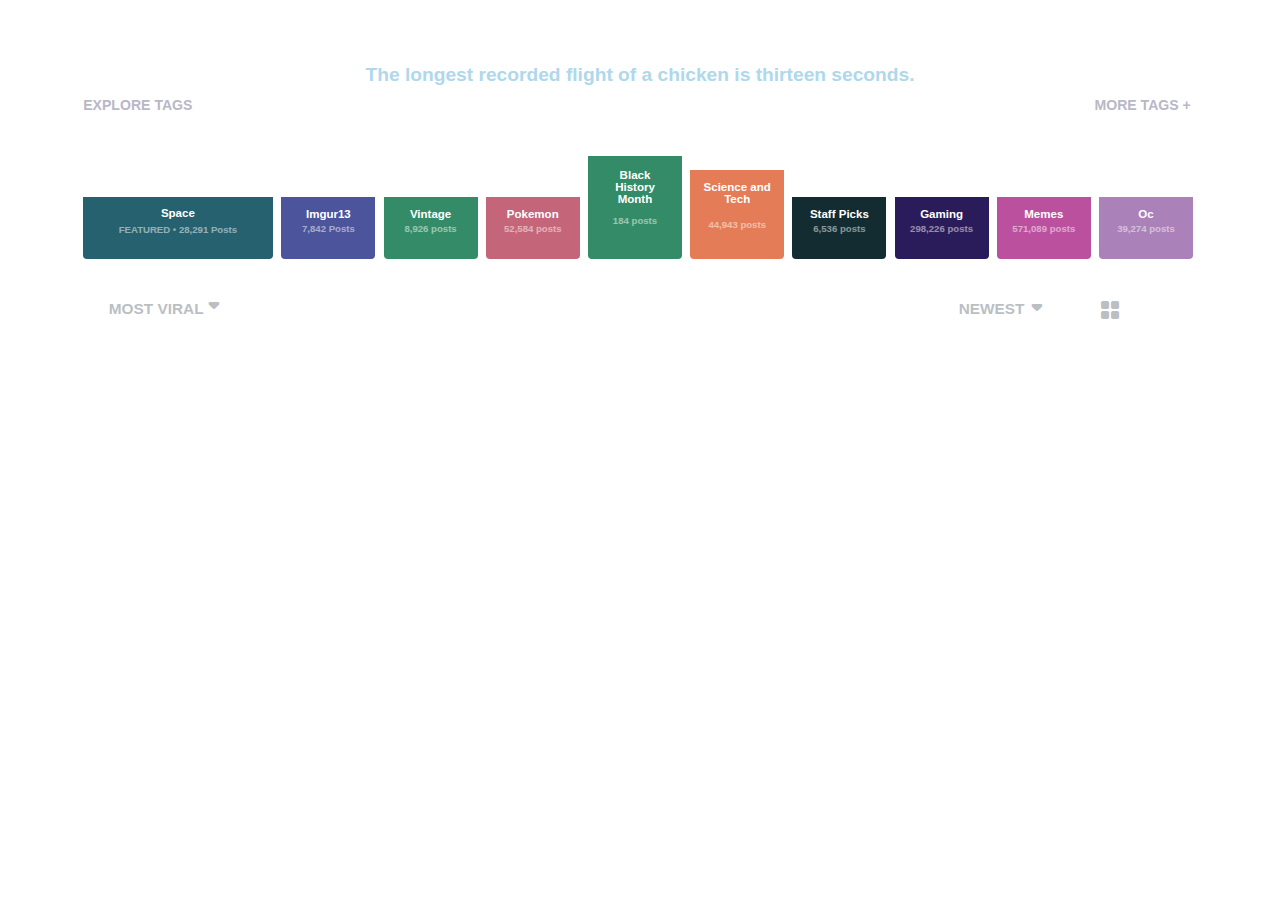
==== index.html @ 15943c50 "imported images" ====
<!DOCTYPE html>
<html lang="en">
  <head>
    <meta charset="UTF-8" />
    <meta http-equiv="X-UA-Compatible" content="IE=edge" />
    <meta name="viewport" content="width=device-width, initial-scale=1.0" />
    <title>Imgur: The magic of the Internet</title>
    <!-- Css Link -->
    <link rel="stylesheet" href="index.css" />
    <link rel="stylesheet" href="https://fonts.googleapis.com/icon?family=Material+Icons+Round">
    <link rel="icon" type="image/x-icon" href="./images/favicon.png" />
  </head>
  <body>
      <header></header>

      <main>
          
        <div id = "tags">
            <div id="funF">The longest recorded flight of a chicken is thirteen seconds.</div>

            <div id="exploreDiv">
                <div>EXPLORE TAGS</div>
                <div>MORE TAGS +</div>
            </div>

            <div id="allBoxesDiv">

                <div id="oneBigBox" >

                    <div class="imgDiv img1">
                        
                    </div>

                    <div class="bC1 textDiv ">
                        <div class="headText">Space</div>
                        <div class="fetDiv">FEATURED • 28,291 Posts</div>
                    </div>

                </div>

                <div id="smallBoxes">

                    <div>
                        <div class="imgDiv img2">
                        </div>
                    
                        <div class="bC2 textDiv ">
                            <div class="headText">Imgur13</div>
                            <div class="fetDiv">7,842 Posts</div>
                        </div>
                    </div>

                    <div>
                            <div class="imgDiv img3">
                            </div>
                    
                            <div class="bC3 textDiv ">
                                <div class="headText">Vintage</div>
                                <div class="fetDiv">8,926 posts</div>
                            </div>

                    </div>
                    <div>
                        <div class="imgDiv img4" >
                            
                        </div>
                    
                        <div class="bC4 textDiv ">
                            <div class="headText">Pokemon</div>
                            <div class="fetDiv">52,584 posts</div>
                        </div>
                    </div>

                    <div>
                        <div class="imgDiv5 img5">
                            
                        </div>
                    
                        <div class="bC3 textDiv5 ">
                            <div class="headText"> Black <br> History <br> Month <br> </div>
                            <div class="fetDiv">184 posts</div>
                        </div>
                    </div>

                    <div>
                        <div class="imgDiv6 img6">
                            
                        </div>
                    
                        <div class="bC6 textDiv6 ">
                            <div class="headText">Science and Tech</div>
                            <div class="fetDiv">44,943 posts</div>
                        </div>
                    </div>
                    <div>
                        <div class="imgDiv img7">
                            
                        </div>
                    
                        <div class="bC7 textDiv ">
                            <div class="headText">Staff Picks</div>
                            <div class="fetDiv">6,536 posts</div>
                        </div>
                    </div>
                    <div>
                        <div class="imgDiv img8">
                            
                        </div>
                    
                        <div class="bC8 textDiv ">
                            <div class="headText">Gaming</div>
                            <div class="fetDiv">298,226 posts</div>
                        </div>
                    </div>
                    <div>
                        <div class="imgDiv img9">
                            
                        </div>
                    
                        <div class="bC9 textDiv ">
                            <div class="headText">Memes</div>
                            <div class="fetDiv">571,089 posts</div>
                        </div>
                    </div>
                    <div>
                        <div class="imgDiv img10">
                            
                        </div>
                    
                        <div class="bC10 textDiv ">
                            <div class="headText">Oc</div>
                            <div class="fetDiv">39,274 posts</div>
                        </div>
                    </div>
                </div>
            </div>
        </div>

        <div id="allImagesBox">

            <div>
                <div class="imgBoxText">MOST VIRAL</div>
                <span class="material-icons-round" id="roundIcon">
                    arrow_drop_down
                </span>
            </div>
            
            <div>

                <div class="imgBoxText">
                    <div>NEWEST</div>
                    <span class="material-icons-round" id="roundIcon1">
                        arrow_drop_down
                    </span>
                </div>

                <div id="a">
                    <img src="https://s.imgur.com/desktop-assets/desktop-assets/icon-filter.551faed00bcf04e07c9e01a6874bd652.svg" alt="">
                </div>

                <div id="b">
                    <img src="https://s.imgur.com/desktop-assets/desktop-assets/icon-pause.68f07ce1a7e07bac06d1f2c527d7a9e5.svg" alt="">
                </div>

                <div id="a">
                    <span class="material-icons-round">
                        grid_view
                    </span>
                </div>

            </div>
            
        </div>

        <div id="imagesBox">

        </div>

      </main>
  </body>
</html>
<script src="index.js"></script>
---- index.css ----
*{
    font-family:  Helvetica;
    
}
body{
    margin: 0px;
    /* background-color: black; */
}

#tags{

    width: 87%;
    margin:5% auto auto auto;
    height: 210px;
}

#funF{
    width: 100%;
    font-size: 1.5vw ;
    color: rgb(175,216,235);
    text-align: center;
    font-weight: 600;
}

#exploreDiv{
    display: flex;
    font-size: 1.1vw;
    font-weight: 600;
    color: rgb(184,184,198);
    margin: 1% 0 0 0 ;
    gap: 81%;
}

#allBoxesDiv{

    width: 100%;
    margin: 1% auto auto auto;
    height: 65%;
    display: grid;
    grid-template-columns: 17% 82.7% ;
    grid-gap: .8%;
}
/* 
#allBoxesDiv > div{
    border-radius: 10px;
} */


#smallBoxes{
    display: grid;
    grid-template-columns: repeat(9,10.2%);
    grid-gap: .9%;
    border-radius: 3px;
}


.imgDiv{
    width: 100%;
    height: 55%;
}

.imgDiv5{
    width: 100%;
    height: 25%;
}


.imgDiv6{
    width: 100%;
    height: 35%;
}



.img{
    width: 100%;
    height: 100%;
    border-radius: 4px 4px 0 0;
}


.textDiv{
    width: 100%;
    height: 45%;
    margin-top: -2px;
    box-sizing: border-box;
    padding-top: 5%;
    border-radius: 0 0 4px 4px;
}

.textDiv5{
    width: 100%;
    height: 75%;
    box-sizing: border-box;
    padding-top: 7%;
    margin-top: -2px;
    border-radius: 0 0 4px 4px;
}

.textDiv5 >div:nth-child(1){
    margin-bottom: 11%;
}


.textDiv6{
    width: 100%;
    height: 65%;
    margin-top: -2px;
    box-sizing: border-box;
    padding-top: 5%;
    border-radius: 0 0 4px 4px;
}


.textDiv6 >div:nth-child(1){
    margin-bottom: 15%;
}

.headText{
    font-size: .9vw;
    font-weight: 600;
    color: white;
    text-align: center;
}

.fetDiv{
    font-size: .75vw;
    font-weight: 600;
    text-align: center;
    color: white;
    opacity: .5;
    margin-top: 3%;
}

#smallBoxes>div>div:nth-child(2)>div:nth-child(1){
    margin-top: 6.5%;
}

.img1{
    background-image: url("./images/img1.jpg");
    
    background-size: auto 115px;
    background-repeat: repeat-x;
    background-position: 100% 0;
    border-radius: 4px 4px 0 0;
    
}

.img2{
    background-image: url("./images/img2.jpg");
    background-size: auto 115px;
    background-repeat: repeat-x;
    background-position: 100% 0;
    border-radius: 4px 4px 0 0;
}

.img3{
     background-image: url("./images/img3.jpg");
    background-size: auto 115px;
    background-repeat: repeat-x;
    background-position: 100% 0;
    border-radius: 4px 4px 0 0;
}

.img4{
     background-image: url("./images/img4.jpg");
    background-size: auto 115px;
    background-repeat: repeat-x;
    background-position: 100% 0;
    border-radius: 4px 4px 0 0;
}
.img5{
     background-image: url("./images/img5.jpg");
    background-size: auto 115px;
    background-repeat: repeat-x;
    background-position: 100% 0;
    border-radius: 4px 4px 0 0;
}
.img6{
     background-image: url("./images/img6.jpg");
    background-size: auto 115px;
    background-repeat: repeat-x;
    background-position: 100% 0;
    border-radius: 4px 4px 0 0;
}
.img7{
     background-image: url("./images/img7.jpg");
    background-size: auto 115px;
    background-repeat: repeat-x;
    background-position: 100% 0;
    border-radius: 4px 4px 0 0;
}
.img8{
     background-image: url("./images/img8.png");
    background-size: auto 115px;
    background-repeat: repeat-x;
    background-position: 100% 0;
    border-radius: 4px 4px 0 0;
}
.img9{
     background-image: url("./images/img9.jpg");
    background-size: auto 115px;
    background-repeat: repeat-x;
    background-position: 100% 0;
    border-radius: 4px 4px 0 0;
}
.img10{
     background-image: url("./images/img10.jpg");
    background-size: auto 115px;
    background-repeat: repeat-x;
    background-position: 100% 0;
    border-radius: 4px 4px 0 0;
}

.bC1{
    background-color: rgb(38,97,111);
}

.bC2{
    background-color: rgb(76,84,155);
}

.bC3{
    background-color: rgb(51,140,103);
    
}

.bC4{
    background-color: rgb(197,101,121);
}

.bC6{
    background-color: rgb(228,125,87);
}

.bC7{
    background-color: rgb(18,44,49);
}

.bC8{
    background-color: rgb(42,27,90);
}
.bC9{
    background-color: rgb(187,81,158);
}
.bC10{
    background-color: rgb(170,129,184);
}


#oneBigBox:hover{
    transform: translateY(-3px);
    transition: all linear .2s;
    cursor: pointer;
    
}


#smallBoxes>div:hover{
    transform: translateY(-3px);
    transition: all linear .2s;
    cursor: pointer;
    
}

#allImagesBox{
    width: 83%;
    margin: 2% auto auto auto;
    display: flex;
    /* gap: 48%; */
    color: rgb(187,191,196);
    
}

.imgBoxText{
font-size: 1.2vw ;
    font-weight: 600;
}

#allImagesBox>div:nth-child(1){
    display: flex;
    width: 15%
}

#roundIcon{
    font-size: 2.8vw;
    margin: -7% 0 0 -5%;
}


#roundIcon1{
    font-size: 2.8vw;
    margin: -9% 0 0 -5%;
}



#allImagesBox>div:nth-child(2)>div:nth-child(1){
    display: flex;
/* width: 40%; */
}

#allImagesBox>div:nth-child(2){
    display: flex;
    gap: 10%;
    margin-left: 65%;
}

#a{
    margin-top: -1%;
}
#b{
    margin-top: 1%;
}

#imagesBox{
    margin: 1% auto auto auto;
    width: 83%;
    columns: 5;
    column-gap: 1.2%;
}

#imagesBox >div{
    width: 100%;
    margin-bottom: 2%;
    break-inside: avoid;
    box-shadow: 0 2.8px 2.2px rgba(0, 0, 0, 0.034),
    0 6.7px 5.3px rgba(0, 0, 0, 0.048), 0 12.5px 10px rgba(0, 0, 0, 0.06),
    0 22.3px 17.9px rgba(0, 0, 0, 0.072), 0 41.8px 33.4px rgba(0, 0, 0, 0.086),
    0 100px 80px rgba(0, 0, 0, 0.12);
}
/* 
#imagesBox >div:hover{
    opacity: .5;
    cursor: pointer;
} */

#imagesBox > div > img {
    width: 100%;
    border-radius: 5px 5px 0 0;
}


div{
    /* border: .2px solid black; */
}
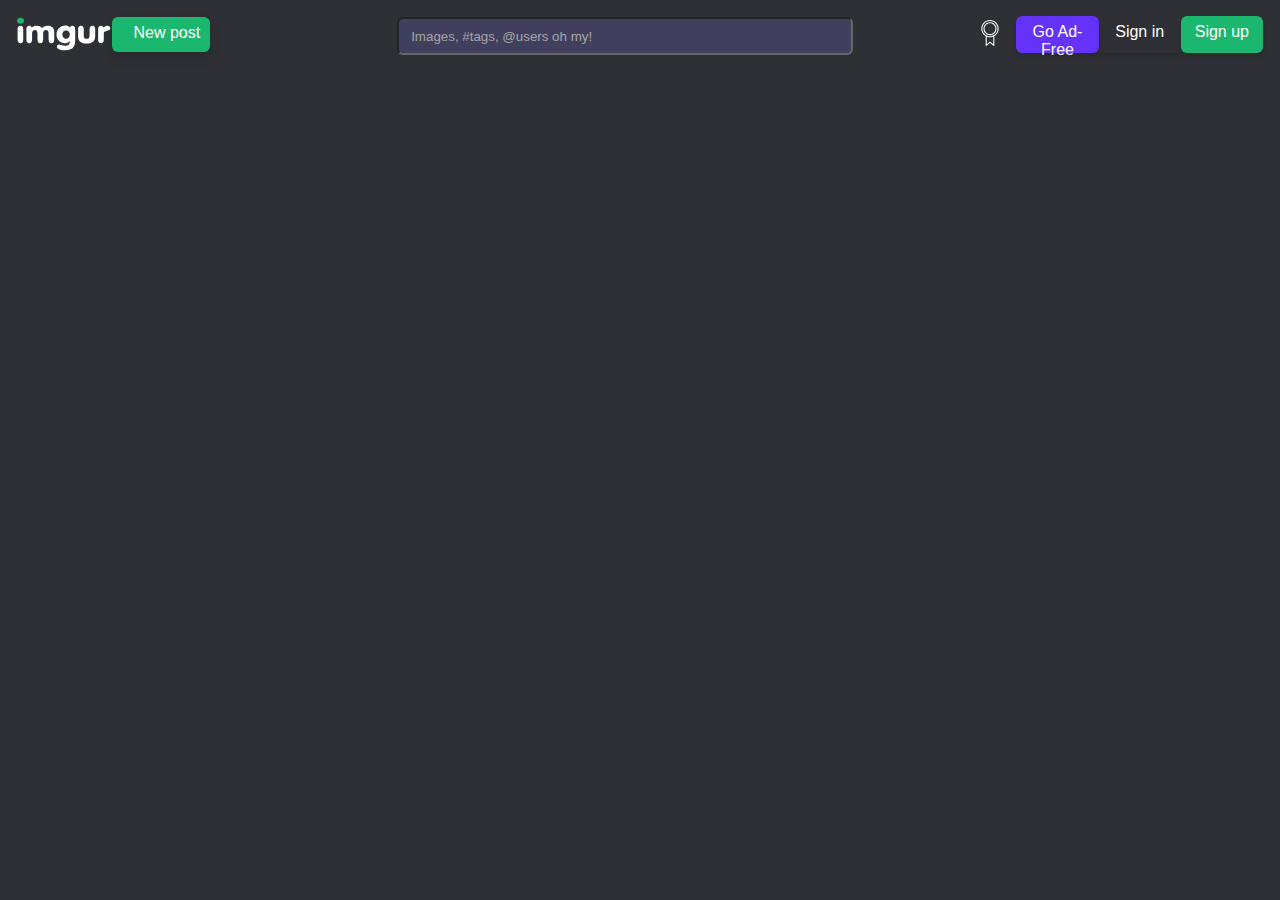
==== commit c9dd8022: "navbar added" ====
--- a/index.html
+++ b/index.html
@@ -4,180 +4,132 @@
     <meta charset="UTF-8" />
     <meta http-equiv="X-UA-Compatible" content="IE=edge" />
     <meta name="viewport" content="width=device-width, initial-scale=1.0" />
-    <title>Imgur: The magic of the Internet</title>
+    <title>Imgur</title>
     <!-- Css Link -->
     <link rel="stylesheet" href="index.css" />
-    <link rel="stylesheet" href="https://fonts.googleapis.com/icon?family=Material+Icons+Round">
+    <!-- Font Awesome link -->
+
+    <script
+      src="https://kit.fontawesome.com/0f3572255e.js"
+      crossorigin="anonymous"
+    ></script>
+
     <link rel="icon" type="image/x-icon" href="./images/favicon.png" />
   </head>
   <body>
-      <header></header>
+    <header>
+      <div id="navContainer">
+        <div id="leftNav">
+          <div class="navLogo">
+            <a href="logo">
+              <svg
+                width="94"
+                height="34"
+                viewBox="0 0 94 34"
+                class="icon stroke fill"
+                fill="none"
+                xmlns="http://www.w3.org/2000/svg"
+              >
+                <title>Imgur</title>
+                <path
+                  d="M86.8012 17.336C86.8012 15.6108 86.981 15.0039 88.5637 14.3332C89.1292 14.0977 89.7077 13.9104 90.2587 13.7321C91.9506 13.1844 93.3833 12.7206 93.3833 11.2023C93.3833 9.86081 92.0884 8.71123 90.5059 8.71123C89.175 8.71123 87.8441 9.28632 86.6572 10.4038C85.9738 9.31751 85.0747 8.80659 83.9599 8.80659C82.0176 8.80659 81.1185 9.98884 81.1185 12.4487V22.5745C81.1185 25.0344 82.0176 26.2484 83.9599 26.2484C85.9018 26.2484 86.8012 25.0344 86.8012 22.5745V17.336Z"
+                  fill="#ffffff"
+                ></path>
+                <path
+                  d="M61.085 19.1569C61.085 23.9801 64.1422 26.5359 69.6448 26.5359C75.148 26.5359 78.2051 23.9801 78.2051 19.1569V12.4487C78.2051 9.98884 77.342 8.80659 75.3995 8.80659C73.4576 8.80659 72.5582 9.98884 72.5582 12.4487V18.1345C72.5582 20.4984 71.9469 21.8081 69.6448 21.8081C67.3433 21.8081 66.7314 20.4984 66.7314 18.1345V12.4487C66.7314 9.98884 65.8326 8.80659 63.9264 8.80659C61.9841 8.80659 61.085 9.98884 61.085 12.4487V19.1569Z"
+                  fill="#ffffff"
+                ></path>
+                <path
+                  fill-rule="evenodd"
+                  clip-rule="evenodd"
+                  d="M48.245 33.3078C52.2732 33.3078 55.2229 31.9981 56.877 29.5382C57.9919 27.9092 58.2077 25.6094 58.2077 22.5745V12.4487C58.2077 9.98884 57.3086 8.80659 55.3663 8.80659C54.5036 8.80659 53.4964 9.34959 52.8485 10.4038C51.6982 9.19008 50.2589 8.61499 48.317 8.61499C43.4974 8.61499 39.5052 12.4166 39.5052 17.5276C39.5052 22.6387 43.2456 26.2802 47.7057 26.2802C49.9351 26.2802 51.6262 25.4814 52.8485 23.9163C52.8485 24.0322 52.8582 24.1398 52.8675 24.2432C52.8762 24.339 52.8845 24.4313 52.8845 24.5234C52.8845 27.2705 51.2304 28.7718 48.4607 28.7718C46.6897 28.7718 45.3742 28.2995 44.3043 27.9153C43.5708 27.652 42.9527 27.43 42.3822 27.43C40.9796 27.43 39.9367 28.3565 39.9367 29.6342C39.9367 31.6152 43.0655 33.3078 48.245 33.3078ZM45.3676 17.5276C45.3676 15.0039 46.9864 13.4067 49.0726 13.4067C51.1583 13.4067 52.8125 15.0039 52.8125 17.5276C52.8125 20.0829 51.1944 21.7442 49.0726 21.7442C46.9506 21.7442 45.3676 20.1149 45.3676 17.5276Z"
+                  fill="#ffffff"
+                ></path>
+                <path
+                  d="M31.5924 22.5745C31.5924 25.0344 32.4558 26.2484 34.3975 26.2484C36.34 26.2484 37.2388 25.0344 37.2388 22.5745V15.3553C37.2388 11.011 34.7573 8.74302 30.8371 8.74302C28.4996 8.74302 26.8446 9.41375 25.1184 11.1069C23.7877 9.54178 21.9172 8.74302 19.4717 8.74302C17.5655 8.74302 16.1268 9.25424 14.9396 10.4038C14.2563 9.31751 13.3575 8.80659 12.2426 8.80659C10.3 8.80659 9.40124 9.98884 9.40124 12.4487V22.5745C9.40124 25.0344 10.3 26.2484 12.2426 26.2484C14.1842 26.2484 15.0836 25.0344 15.0836 22.5745V16.8251C15.0836 14.3332 15.8753 13.0556 17.925 13.0556C19.7595 13.0556 20.4788 14.3332 20.4788 16.8887V22.5745C20.4788 25.0344 21.3776 26.2484 23.3202 26.2484C25.2624 26.2484 26.1615 25.0344 26.1615 22.5745V16.8251C26.1615 14.3332 26.9526 13.0556 29.0026 13.0556C30.8371 13.0556 31.5924 14.3332 31.5924 16.8887V22.5745Z"
+                  fill="#ffffff"
+                ></path>
+                <path
+                  d="M6.23549 12.4487C6.23549 9.98884 5.33669 8.80659 3.43046 8.80659C1.48851 8.80659 0.589111 9.98884 0.589111 12.4487V22.5745C0.589111 25.0344 1.48851 26.2484 3.43046 26.2484C5.373 26.2484 6.23549 25.0344 6.23549 22.5745V12.4487Z"
+                  fill="#ffffff"
+                ></path>
+                <path
+                  d="M3.51952 0.756104C1.58599 0.756104 0 2.1078 0 3.75626C0 5.43752 1.54695 6.7561 3.51952 6.7561C5.45305 6.7561 7 5.43752 7 3.75626C7 2.1078 5.45305 0.756104 3.51952 0.756104Z"
+                  fill="#1BB76E"
+                ></path>
+              </svg>
+            </a>
+          </div>
+          <div class="newPostBtn">
+            <span>
+              <img
+                src="https://s.imgur.com/desktop-assets/desktop-assets/icon-new-post.13ab64f9f36ad8f25ae3544b350e2ae1.svg"
+                alt=""
+              />
+            </span>
+            <p>New post</p>
+          </div>
+        </div>
+        <div class="navInputBox">
+          <input type="text" placeholder="Images, #tags, @users oh my!" />
+          <i class="fa-solid fa-magnifying-glass"></i>
+        </div>
+        <div id="rightNav">
+          <div style="margin-right: 12px">
+            <a title="Top comments" href="">
+              <svg
+                class="icon"
+                xmlns="http://www.w3.org/2000/svg"
+                x="0px"
+                y="0px"
+                width="28"
+                height="26"
+                viewBox="0 0 172 172"
+                style="fill: #ffffff"
+              >
+                <g
+                  fill="none"
+                  fill-rule="nonzero"
+                  stroke="none"
+                  stroke-width="1"
+                  stroke-linecap="butt"
+                  stroke-linejoin="miter"
+                  stroke-miterlimit="10"
+                  stroke-dasharray=""
+                  stroke-dashoffset="0"
+                  font-family="none"
+                  font-weight="none"
+                  font-size="none"
+                  text-anchor="none"
+                  style="mix-blend-mode: normal"
+                >
+                  <path d="M0,172v-172h172v172z" fill="none"></path>
+                  <g fill="#ffffff">
+                    <path
+                      d="M57.33333,106.77617v61.6405c0,1.3975 0.817,2.67317 2.0855,3.25367c1.27567,0.58767 2.76633,0.37267 3.827,-0.5375l22.75417,-19.49333l22.75417,19.5005c0.65933,0.56617 1.49067,0.86 2.32917,0.86c0.50883,0 1.01767,-0.1075 1.49783,-0.32967c1.2685,-0.5805 2.0855,-1.85617 2.0855,-3.25367v-61.64767c17.6945,-10.19817 28.66667,-28.88167 28.66667,-49.43567c0,-31.61217 -25.72117,-57.33333 -57.33333,-57.33333c-31.61217,0 -57.33333,25.72117 -57.33333,57.33333c0,20.5755 10.9865,39.27333 28.66667,49.44283zM107.5,160.6265l-19.17083,-16.426c-0.6665,-0.5805 -1.49783,-0.86717 -2.32917,-0.86717c-0.83133,0 -1.66267,0.28667 -2.32917,0.86717l-19.17083,16.426v-50.1595c0.17917,0.07167 0.37267,0.12183 0.559,0.20067c0.59483,0.2365 1.204,0.42283 1.79883,0.63783c1.34017,0.48017 2.6875,0.93167 4.0635,1.30433c0.85283,0.2365 1.72,0.43717 2.58717,0.63067c1.1825,0.26517 2.37217,0.48017 3.57617,0.65933c0.91017,0.14333 1.81317,0.29383 2.73767,0.39417c1.634,0.172 3.28233,0.258 4.93067,0.29383c0.41567,0.01433 0.82417,0.07883 1.247,0.07883c0.42283,0 0.83133,-0.0645 1.25417,-0.07167c1.64117,-0.03583 3.28233,-0.12183 4.91633,-0.29383c0.93167,-0.10033 1.84183,-0.25083 2.75917,-0.39417c1.1825,-0.18633 2.35067,-0.39417 3.51883,-0.65217c0.88867,-0.20067 1.77733,-0.4085 2.65167,-0.65217c1.31867,-0.35833 2.61583,-0.78833 3.89867,-1.247c0.65217,-0.2365 1.3115,-0.43717 1.9565,-0.69517c0.17917,-0.07167 0.3655,-0.11467 0.5375,-0.1935v50.1595zM86,7.16667c27.66333,0 50.16667,22.50333 50.16667,50.16667c0,18.6405 -10.24833,35.604 -26.80333,44.30433c-10.65683,5.83367 -23.62133,7.29567 -35.42483,4.37883c-3.94883,-0.98183 -7.77583,-2.451 -11.352,-4.4075c-16.50483,-8.67167 -26.75317,-25.63517 -26.75317,-44.27567c0,-27.66333 22.50333,-50.16667 50.16667,-50.16667z"
+                    ></path>
+                    <path
+                      d="M86,100.33333c23.7145,0 43,-19.2855 43,-43c0,-23.7145 -19.2855,-43 -43,-43c-23.7145,0 -43,19.2855 -43,43c0,23.7145 19.2855,43 43,43zM86,21.5c19.7585,0 35.83333,16.07483 35.83333,35.83333c0,19.7585 -16.07483,35.83333 -35.83333,35.83333c-19.7585,0 -35.83333,-16.07483 -35.83333,-35.83333c0,-19.7585 16.07483,-35.83333 35.83333,-35.83333z"
+                    ></path>
+                  </g>
+                </g>
+              </svg>
+            </a>
+          </div>
 
-      <main>
-          
-        <div id = "tags">
-            <div id="funF">The longest recorded flight of a chicken is thirteen seconds.</div>
-
-            <div id="exploreDiv">
-                <div>EXPLORE TAGS</div>
-                <div>MORE TAGS +</div>
-            </div>
-
-            <div id="allBoxesDiv">
-
-                <div id="oneBigBox" >
-
-                    <div class="imgDiv img1">
-                        
-                    </div>
-
-                    <div class="bC1 textDiv ">
-                        <div class="headText">Space</div>
-                        <div class="fetDiv">FEATURED • 28,291 Posts</div>
-                    </div>
-
-                </div>
-
-                <div id="smallBoxes">
-
-                    <div>
-                        <div class="imgDiv img2">
-                        </div>
-                    
-                        <div class="bC2 textDiv ">
-                            <div class="headText">Imgur13</div>
-                            <div class="fetDiv">7,842 Posts</div>
-                        </div>
-                    </div>
-
-                    <div>
-                            <div class="imgDiv img3">
-                            </div>
-                    
-                            <div class="bC3 textDiv ">
-                                <div class="headText">Vintage</div>
-                                <div class="fetDiv">8,926 posts</div>
-                            </div>
-
-                    </div>
-                    <div>
-                        <div class="imgDiv img4" >
-                            
-                        </div>
-                    
-                        <div class="bC4 textDiv ">
-                            <div class="headText">Pokemon</div>
-                            <div class="fetDiv">52,584 posts</div>
-                        </div>
-                    </div>
-
-                    <div>
-                        <div class="imgDiv5 img5">
-                            
-                        </div>
-                    
-                        <div class="bC3 textDiv5 ">
-                            <div class="headText"> Black <br> History <br> Month <br> </div>
-                            <div class="fetDiv">184 posts</div>
-                        </div>
-                    </div>
-
-                    <div>
-                        <div class="imgDiv6 img6">
-                            
-                        </div>
-                    
-                        <div class="bC6 textDiv6 ">
-                            <div class="headText">Science and Tech</div>
-                            <div class="fetDiv">44,943 posts</div>
-                        </div>
-                    </div>
-                    <div>
-                        <div class="imgDiv img7">
-                            
-                        </div>
-                    
-                        <div class="bC7 textDiv ">
-                            <div class="headText">Staff Picks</div>
-                            <div class="fetDiv">6,536 posts</div>
-                        </div>
-                    </div>
-                    <div>
-                        <div class="imgDiv img8">
-                            
-                        </div>
-                    
-                        <div class="bC8 textDiv ">
-                            <div class="headText">Gaming</div>
-                            <div class="fetDiv">298,226 posts</div>
-                        </div>
-                    </div>
-                    <div>
-                        <div class="imgDiv img9">
-                            
-                        </div>
-                    
-                        <div class="bC9 textDiv ">
-                            <div class="headText">Memes</div>
-                            <div class="fetDiv">571,089 posts</div>
-                        </div>
-                    </div>
-                    <div>
-                        <div class="imgDiv img10">
-                            
-                        </div>
-                    
-                        <div class="bC10 textDiv ">
-                            <div class="headText">Oc</div>
-                            <div class="fetDiv">39,274 posts</div>
-                        </div>
-                    </div>
-                </div>
-            </div>
+          <div class="button violet">
+            <p>Go Ad-Free</p>
+          </div>
+          <div class="button">
+            <p>Sign in</p>
+          </div>
+          <div class="button green">
+            <p>Sign up</p>
+          </div>
         </div>
-
-        <div id="allImagesBox">
-
-            <div>
-                <div class="imgBoxText">MOST VIRAL</div>
-                <span class="material-icons-round" id="roundIcon">
-                    arrow_drop_down
-                </span>
-            </div>
-            
-            <div>
-
-                <div class="imgBoxText">
-                    <div>NEWEST</div>
-                    <span class="material-icons-round" id="roundIcon1">
-                        arrow_drop_down
-                    </span>
-                </div>
-
-                <div id="a">
-                    <img src="https://s.imgur.com/desktop-assets/desktop-assets/icon-filter.551faed00bcf04e07c9e01a6874bd652.svg" alt="">
-                </div>
-
-                <div id="b">
-                    <img src="https://s.imgur.com/desktop-assets/desktop-assets/icon-pause.68f07ce1a7e07bac06d1f2c527d7a9e5.svg" alt="">
-                </div>
-
-                <div id="a">
-                    <span class="material-icons-round">
-                        grid_view
-                    </span>
-                </div>
-
-            </div>
-            
-        </div>
-
-        <div id="imagesBox">
-
-        </div>
-
-      </main>
+      </div>
+    </header>
+    <main></main>
   </body>
 </html>
 <script src="index.js"></script>
-
--- a/index.css
+++ b/index.css
@@ -1,346 +1,117 @@
-*{
-    font-family:  Helvetica;
-    
-}
-body{
-    margin: 0px;
-    /* background-color: black; */
+body {
+  background-color: #2e3035;
+  font-family: proxima-nova, sans-serif;
+  font-style: normal;
+  font-weight: 100;
+  align-items: center;
+  box-sizing: border-box;
+  margin: 0;
+  padding: 0;
 }
 
-#tags{
-
-    width: 87%;
-    margin:5% auto auto auto;
-    height: 210px;
+/* nav css */
+.backgroundImg {
+  background: url("./images/bg.png") no-repeat;
+  background-size: cover;
+  /* width: 100%; */
+  /* height: 100%; */
+  background-color: #2e3035;
 }
 
-#funF{
-    width: 100%;
-    font-size: 1.5vw ;
-    color: rgb(175,216,235);
-    text-align: center;
-    font-weight: 600;
+#navContainer {
+  display: flex;
+  /* border: 1px solid red; */
+  padding: 17px;
+  justify-content: space-between;
+  position: sticky;
 }
 
-#exploreDiv{
-    display: flex;
-    font-size: 1.1vw;
-    font-weight: 600;
-    color: rgb(184,184,198);
-    margin: 1% 0 0 0 ;
-    gap: 81%;
+#leftNav {
+  display: flex;
+  width: 15.5%;
+  justify-content: space-between;
+  height: 35px;
 }
 
-#allBoxesDiv{
-
-    width: 100%;
-    margin: 1% auto auto auto;
-    height: 65%;
-    display: grid;
-    grid-template-columns: 17% 82.7% ;
-    grid-gap: .8%;
-}
-/* 
-#allBoxesDiv > div{
-    border-radius: 10px;
-} */
-
-
-#smallBoxes{
-    display: grid;
-    grid-template-columns: repeat(9,10.2%);
-    grid-gap: .9%;
-    border-radius: 3px;
+.newPostBtn {
+  display: flex;
+  padding: 8px 10px 1px 9px;
+  background-color: #1bb76e;
+  box-shadow: 0 6px 10px 0 rgb(27 28 30 / 31%);
+  color: #fff;
+  white-space: nowrap;
+  height: 35px;
+  align-items: center;
+  box-sizing: border-box;
+  border-radius: 6px;
+  cursor: pointer;
 }
 
-
-.imgDiv{
-    width: 100%;
-    height: 55%;
+.newPostBtn p {
+  margin-top: 8%;
+  padding-left: 12px;
 }
 
-.imgDiv5{
-    width: 100%;
-    height: 25%;
+.navInputBox {
+  display: flex;
+  justify-content: right;
+  align-items: center;
+}
+.navInputBox input {
+  background-color: #454469;
+  width: 35vw;
+  height: 32px;
+  opacity: 0.8;
+  color: white;
+  border-radius: 6px;
+  margin-right: -7%;
+}
+.navInputBox input::placeholder {
+  color: #c2c2c2;
+  margin-left: 10px;
+  padding: 10px;
 }
 
-
-.imgDiv6{
-    width: 100%;
-    height: 35%;
+.fa-solid {
+  font-size: 20px;
+  color: #fff;
+  position: absolute;
+  margin-right: -1.5%;
 }
 
-
-
-.img{
-    width: 100%;
-    height: 100%;
-    border-radius: 4px 4px 0 0;
+#rightNav {
+  display: flex;
+  align-items: center;
+  width: 23%;
+  justify-content: space-between;
+  text-align: center;
+  height: 35px;
+  color: #fff;
 }
 
-
-.textDiv{
-    width: 100%;
-    height: 45%;
-    margin-top: -2px;
-    box-sizing: border-box;
-    padding-top: 5%;
-    border-radius: 0 0 4px 4px;
+.titleAnchor {
+  color: red;
 }
 
-.textDiv5{
-    width: 100%;
-    height: 75%;
-    box-sizing: border-box;
-    padding-top: 7%;
-    margin-top: -2px;
-    border-radius: 0 0 4px 4px;
+/* reuse classes */
+.button {
+  box-shadow: 0 3px 4px rgb(0 0 0 / 12%);
+  width: 97px;
+  height: 37px;
+  align-items: center;
+  cursor: pointer;
 }
 
-.textDiv5 >div:nth-child(1){
-    margin-bottom: 11%;
+.violet {
+  background: #6432f9;
+  border-radius: 6px;
 }
 
-
-.textDiv6{
-    width: 100%;
-    height: 65%;
-    margin-top: -2px;
-    box-sizing: border-box;
-    padding-top: 5%;
-    border-radius: 0 0 4px 4px;
+.green {
+  background-color: #1bb76e;
+  border-radius: 6px;
 }
 
-
-.textDiv6 >div:nth-child(1){
-    margin-bottom: 15%;
+#rightNav p {
+  margin-top: 9%;
 }
-
-.headText{
-    font-size: .9vw;
-    font-weight: 600;
-    color: white;
-    text-align: center;
-}
-
-.fetDiv{
-    font-size: .75vw;
-    font-weight: 600;
-    text-align: center;
-    color: white;
-    opacity: .5;
-    margin-top: 3%;
-}
-
-#smallBoxes>div>div:nth-child(2)>div:nth-child(1){
-    margin-top: 6.5%;
-}
-
-.img1{
-    background-image: url("./images/img1.jpg");
-    
-    background-size: auto 115px;
-    background-repeat: repeat-x;
-    background-position: 100% 0;
-    border-radius: 4px 4px 0 0;
-    
-}
-
-.img2{
-    background-image: url("./images/img2.jpg");
-    background-size: auto 115px;
-    background-repeat: repeat-x;
-    background-position: 100% 0;
-    border-radius: 4px 4px 0 0;
-}
-
-.img3{
-     background-image: url("./images/img3.jpg");
-    background-size: auto 115px;
-    background-repeat: repeat-x;
-    background-position: 100% 0;
-    border-radius: 4px 4px 0 0;
-}
-
-.img4{
-     background-image: url("./images/img4.jpg");
-    background-size: auto 115px;
-    background-repeat: repeat-x;
-    background-position: 100% 0;
-    border-radius: 4px 4px 0 0;
-}
-.img5{
-     background-image: url("./images/img5.jpg");
-    background-size: auto 115px;
-    background-repeat: repeat-x;
-    background-position: 100% 0;
-    border-radius: 4px 4px 0 0;
-}
-.img6{
-     background-image: url("./images/img6.jpg");
-    background-size: auto 115px;
-    background-repeat: repeat-x;
-    background-position: 100% 0;
-    border-radius: 4px 4px 0 0;
-}
-.img7{
-     background-image: url("./images/img7.jpg");
-    background-size: auto 115px;
-    background-repeat: repeat-x;
-    background-position: 100% 0;
-    border-radius: 4px 4px 0 0;
-}
-.img8{
-     background-image: url("./images/img8.png");
-    background-size: auto 115px;
-    background-repeat: repeat-x;
-    background-position: 100% 0;
-    border-radius: 4px 4px 0 0;
-}
-.img9{
-     background-image: url("./images/img9.jpg");
-    background-size: auto 115px;
-    background-repeat: repeat-x;
-    background-position: 100% 0;
-    border-radius: 4px 4px 0 0;
-}
-.img10{
-     background-image: url("./images/img10.jpg");
-    background-size: auto 115px;
-    background-repeat: repeat-x;
-    background-position: 100% 0;
-    border-radius: 4px 4px 0 0;
-}
-
-.bC1{
-    background-color: rgb(38,97,111);
-}
-
-.bC2{
-    background-color: rgb(76,84,155);
-}
-
-.bC3{
-    background-color: rgb(51,140,103);
-    
-}
-
-.bC4{
-    background-color: rgb(197,101,121);
-}
-
-.bC6{
-    background-color: rgb(228,125,87);
-}
-
-.bC7{
-    background-color: rgb(18,44,49);
-}
-
-.bC8{
-    background-color: rgb(42,27,90);
-}
-.bC9{
-    background-color: rgb(187,81,158);
-}
-.bC10{
-    background-color: rgb(170,129,184);
-}
-
-
-#oneBigBox:hover{
-    transform: translateY(-3px);
-    transition: all linear .2s;
-    cursor: pointer;
-    
-}
-
-
-#smallBoxes>div:hover{
-    transform: translateY(-3px);
-    transition: all linear .2s;
-    cursor: pointer;
-    
-}
-
-#allImagesBox{
-    width: 83%;
-    margin: 2% auto auto auto;
-    display: flex;
-    /* gap: 48%; */
-    color: rgb(187,191,196);
-    
-}
-
-.imgBoxText{
-font-size: 1.2vw ;
-    font-weight: 600;
-}
-
-#allImagesBox>div:nth-child(1){
-    display: flex;
-    width: 15%
-}
-
-#roundIcon{
-    font-size: 2.8vw;
-    margin: -7% 0 0 -5%;
-}
-
-
-#roundIcon1{
-    font-size: 2.8vw;
-    margin: -9% 0 0 -5%;
-}
-
-
-
-#allImagesBox>div:nth-child(2)>div:nth-child(1){
-    display: flex;
-/* width: 40%; */
-}
-
-#allImagesBox>div:nth-child(2){
-    display: flex;
-    gap: 10%;
-    margin-left: 65%;
-}
-
-#a{
-    margin-top: -1%;
-}
-#b{
-    margin-top: 1%;
-}
-
-#imagesBox{
-    margin: 1% auto auto auto;
-    width: 83%;
-    columns: 5;
-    column-gap: 1.2%;
-}
-
-#imagesBox >div{
-    width: 100%;
-    margin-bottom: 2%;
-    break-inside: avoid;
-    box-shadow: 0 2.8px 2.2px rgba(0, 0, 0, 0.034),
-    0 6.7px 5.3px rgba(0, 0, 0, 0.048), 0 12.5px 10px rgba(0, 0, 0, 0.06),
-    0 22.3px 17.9px rgba(0, 0, 0, 0.072), 0 41.8px 33.4px rgba(0, 0, 0, 0.086),
-    0 100px 80px rgba(0, 0, 0, 0.12);
-}
-/* 
-#imagesBox >div:hover{
-    opacity: .5;
-    cursor: pointer;
-} */
-
-#imagesBox > div > img {
-    width: 100%;
-    border-radius: 5px 5px 0 0;
-}
-
-
-div{
-    /* border: .2px solid black; */
-}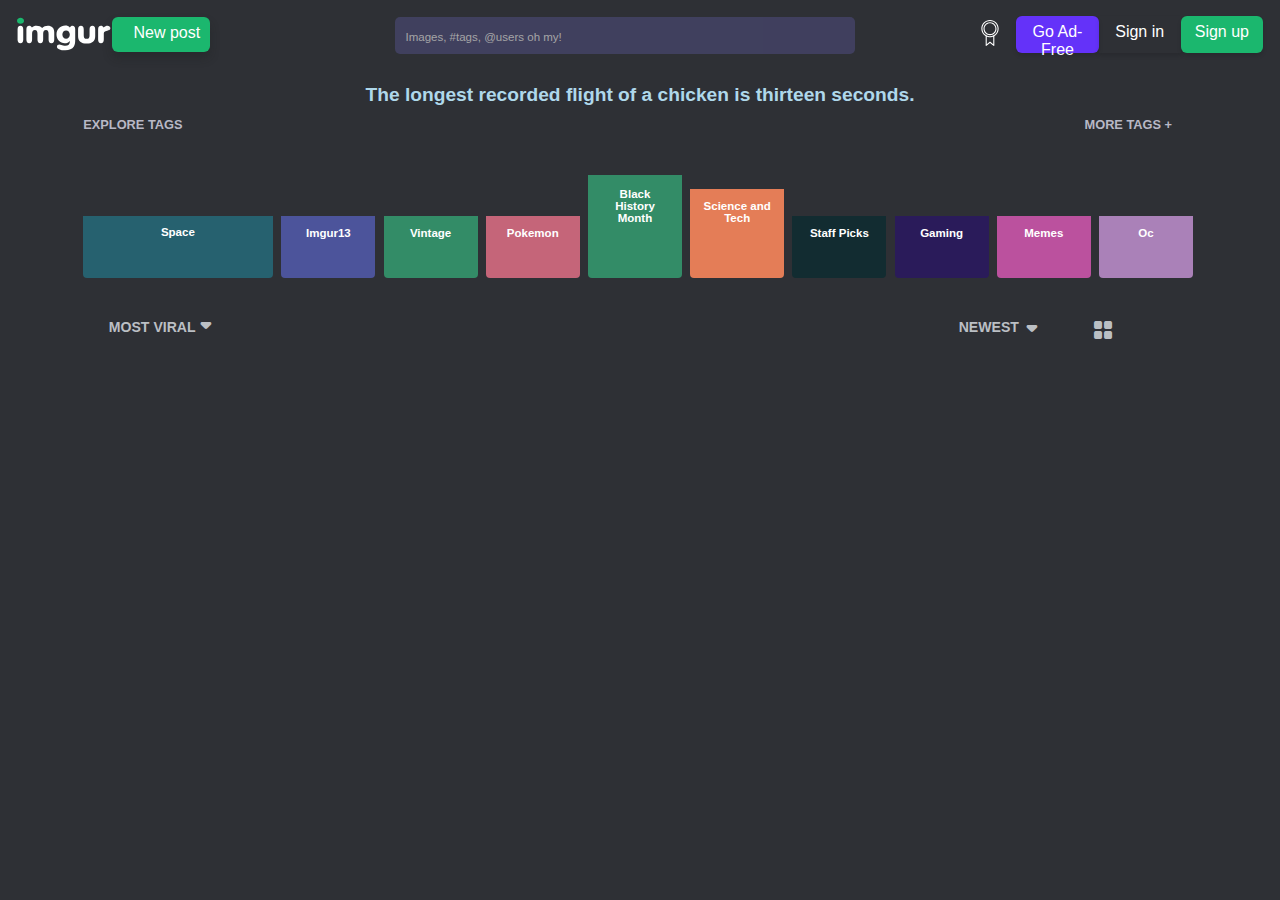
==== commit 9bf5b880: "added search res box" ====
--- a/index.html
+++ b/index.html
@@ -4,11 +4,12 @@
     <meta charset="UTF-8" />
     <meta http-equiv="X-UA-Compatible" content="IE=edge" />
     <meta name="viewport" content="width=device-width, initial-scale=1.0" />
-    <title>Imgur</title>
+    <title>Imgur: The magic of the Internet</title>
     <!-- Css Link -->
     <link rel="stylesheet" href="index.css" />
+    <link rel="stylesheet" href="https://fonts.googleapis.com/icon?family=Material+Icons+Round">
+    <link rel="icon" type="image/x-icon" href="./images/favicon.png" />
     <!-- Font Awesome link -->
-
     <script
       src="https://kit.fontawesome.com/0f3572255e.js"
       crossorigin="anonymous"
@@ -16,8 +17,11 @@
 
     <link rel="icon" type="image/x-icon" href="./images/favicon.png" />
   </head>
-  <body>
-    <header>
+
+  <body class="backgroundImg">
+      
+    <div >
+        <header>
       <div id="navContainer">
         <div id="leftNav">
           <div class="navLogo">
@@ -71,7 +75,7 @@
           </div>
         </div>
         <div class="navInputBox">
-          <input type="text" placeholder="Images, #tags, @users oh my!" />
+          <input type="text" placeholder="Images, #tags, @users oh my!" id="inpBox" oninput="setDebouncing()"/>
           <i class="fa-solid fa-magnifying-glass"></i>
         </div>
         <div id="rightNav">
@@ -127,9 +131,183 @@
             <p>Sign up</p>
           </div>
         </div>
+
+        <div class="searchResultDiv">
+
+        </div>
       </div>
-    </header>
-    <main></main>
+
+      
+        </header>
+
+    </div>
+
+      <main>
+          
+        <div id = "tags">
+            <div id="funF">The longest recorded flight of a chicken is thirteen seconds.</div>
+
+            <div id="exploreDiv">
+                <div>EXPLORE TAGS</div>
+                <div>MORE TAGS +</div>
+            </div>
+
+            <div id="allBoxesDiv">
+
+                <div id="oneBigBox" >
+
+                    <div class="imgDiv img1">
+                        
+                    </div>
+
+                    <div class="bC1 textDiv ">
+                        <div class="headText">Space</div>
+                        <div class="fetDiv">FEATURED • 28,291 Posts</div>
+                    </div>
+
+                </div>
+
+                <div id="smallBoxes">
+
+                    <div>
+                        <div class="imgDiv img2">
+                        </div>
+                    
+                        <div class="bC2 textDiv ">
+                            <div class="headText">Imgur13</div>
+                            <div class="fetDiv">7,842 Posts</div>
+                        </div>
+                    </div>
+
+                    <div>
+                            <div class="imgDiv img3">
+                            </div>
+                    
+                            <div class="bC3 textDiv ">
+                                <div class="headText">Vintage</div>
+                                <div class="fetDiv">8,926 posts</div>
+                            </div>
+
+                    </div>
+                    <div>
+                        <div class="imgDiv img4" >
+                            
+                        </div>
+                    
+                        <div class="bC4 textDiv ">
+                            <div class="headText">Pokemon</div>
+                            <div class="fetDiv">52,584 posts</div>
+                        </div>
+                    </div>
+
+                    <div>
+                        <div class="imgDiv5 img5">
+                            
+                        </div>
+                    
+                        <div class="bC3 textDiv5 ">
+                            <div class="headText"> Black <br> History <br> Month <br> </div>
+                            <div class="fetDiv">184 posts</div>
+                        </div>
+                    </div>
+
+                    <div>
+                        <div class="imgDiv6 img6">
+                            
+                        </div>
+                    
+                        <div class="bC6 textDiv6 ">
+                            <div class="headText">Science and Tech</div>
+                            <div class="fetDiv">44,943 posts</div>
+                        </div>
+                    </div>
+                    <div>
+                        <div class="imgDiv img7">
+                            
+                        </div>
+                    
+                        <div class="bC7 textDiv ">
+                            <div class="headText">Staff Picks</div>
+                            <div class="fetDiv">6,536 posts</div>
+                        </div>
+                    </div>
+                    <div>
+                        <div class="imgDiv img8">
+                            
+                        </div>
+                    
+                        <div class="bC8 textDiv ">
+                            <div class="headText">Gaming</div>
+                            <div class="fetDiv">298,226 posts</div>
+                        </div>
+                    </div>
+                    <div>
+                        <div class="imgDiv img9">
+                            
+                        </div>
+                    
+                        <div class="bC9 textDiv ">
+                            <div class="headText">Memes</div>
+                            <div class="fetDiv">571,089 posts</div>
+                        </div>
+                    </div>
+                    <div>
+                        <div class="imgDiv img10">
+                            
+                        </div>
+                    
+                        <div class="bC10 textDiv ">
+                            <div class="headText">Oc</div>
+                            <div class="fetDiv">39,274 posts</div>
+                        </div>
+                    </div>
+                </div>
+            </div>
+        </div>
+
+        <div id="allImagesBox">
+
+            <div>
+                <div class="imgBoxText">MOST VIRAL</div>
+                <span class="material-icons-round" id="roundIcon">
+                    arrow_drop_down
+                </span>
+            </div>
+            
+            <div>
+
+                <div class="imgBoxText">
+                    <div>NEWEST</div>
+                    <span class="material-icons-round" id="roundIcon1">
+                        arrow_drop_down
+                    </span>
+                </div>
+
+                <div id="a">
+                    <img src="https://s.imgur.com/desktop-assets/desktop-assets/icon-filter.551faed00bcf04e07c9e01a6874bd652.svg" alt="">
+                </div>
+
+                <div id="b">
+                    <img src="https://s.imgur.com/desktop-assets/desktop-assets/icon-pause.68f07ce1a7e07bac06d1f2c527d7a9e5.svg" alt="">
+                </div>
+
+                <div id="a">
+                    <span class="material-icons-round">
+                        grid_view
+                    </span>
+                </div>
+
+            </div>
+            
+        </div>
+
+        <div id="imagesBox">
+
+        </div>
+
+      </main>
+    
   </body>
 </html>
 <script src="index.js"></script>
+
--- a/index.css
+++ b/index.css
@@ -1,3 +1,442 @@
+*{
+    font-family:  Helvetica;
+    
+}
+body{
+    margin: 0px;
+    /* background-color: black; */
+}
+
+#tags{
+
+    width: 87%;
+    margin:1% auto auto auto;
+    height: 210px;
+}
+
+#funF{
+    width: 100%;
+    font-size: 1.5vw ;
+    color: rgb(175,216,235);
+    text-align: center;
+    font-weight: 600;
+}
+
+#exploreDiv{
+    display: flex;
+    font-size: 1vw;
+    font-weight: 600;
+    color: rgb(184,184,198);
+    margin: 1% 0 0 0 ;
+    gap: 81%;
+}
+
+#allBoxesDiv{
+
+    width: 100%;
+    margin: 1% auto auto auto;
+    height: 65%;
+    display: grid;
+    grid-template-columns: 17% 82.7% ;
+    grid-gap: .8%;
+}
+/* 
+#allBoxesDiv > div{
+    border-radius: 10px;
+} */
+
+
+#smallBoxes{
+    display: grid;
+    grid-template-columns: repeat(9,10.2%);
+    grid-gap: .9%;
+    border-radius: 3px;
+}
+
+
+.imgDiv{
+    width: 100%;
+    height: 55%;
+}
+
+.imgDiv5{
+    width: 100%;
+    height: 25%;
+}
+
+
+.imgDiv6{
+    width: 100%;
+    height: 35%;
+}
+
+
+
+.img{
+    width: 100%;
+    height: 100%;
+    border-radius: 4px 4px 0 0;
+}
+
+
+.textDiv{
+    width: 100%;
+    height: 45%;
+    margin-top: -2px;
+    box-sizing: border-box;
+    padding-top: 5%;
+    border-radius: 0 0 4px 4px;
+}
+
+.textDiv5{
+    width: 100%;
+    height: 75%;
+    box-sizing: border-box;
+    padding-top: 7%;
+    margin-top: -2px;
+    border-radius: 0 0 4px 4px;
+}
+
+.textDiv5 >div:nth-child(1){
+    margin-bottom: 11%;
+}
+
+
+.textDiv6{
+    width: 100%;
+    height: 65%;
+    margin-top: -2px;
+    box-sizing: border-box;
+    padding-top: 5%;
+    border-radius: 0 0 4px 4px;
+}
+
+
+.textDiv6 >div:nth-child(1){
+    margin-bottom: 15%;
+}
+
+.headText{
+    font-size: .9vw;
+    font-weight: 600;
+    color: white;
+    text-align: center;
+}
+
+.fetDiv{
+    font-size: .75vw;
+    font-weight: 600;
+    text-align: center;
+    color: white;
+    opacity: .5;
+    margin-top: 3%;
+    z-index: -1;
+    position: relative;
+}
+
+#smallBoxes>div>div:nth-child(2)>div:nth-child(1){
+    margin-top: 6.5%;
+}
+
+.img1{
+    background-image: url("./images/img1.jpg");
+    
+    background-size: auto 115px;
+    background-repeat: repeat-x;
+    background-position: 100% 0;
+    border-radius: 4px 4px 0 0;
+    
+}
+
+.img2{
+    background-image: url("./images/img2.jpg");
+    background-size: auto 115px;
+    background-repeat: repeat-x;
+    background-position: 100% 0;
+    border-radius: 4px 4px 0 0;
+}
+
+.img3{
+     background-image: url("./images/img3.jpg");
+    background-size: auto 115px;
+    background-repeat: repeat-x;
+    background-position: 100% 0;
+    border-radius: 4px 4px 0 0;
+}
+
+.img4{
+     background-image: url("./images/img4.jpg");
+    background-size: auto 115px;
+    background-repeat: repeat-x;
+    background-position: 100% 0;
+    border-radius: 4px 4px 0 0;
+}
+.img5{
+     background-image: url("./images/img5.jpg");
+    background-size: auto 115px;
+    background-repeat: repeat-x;
+    background-position: 100% 0;
+    border-radius: 4px 4px 0 0;
+}
+.img6{
+     background-image: url("./images/img6.jpg");
+    background-size: auto 115px;
+    background-repeat: repeat-x;
+    background-position: 100% 0;
+    border-radius: 4px 4px 0 0;
+}
+.img7{
+     background-image: url("./images/img7.jpg");
+    background-size: auto 115px;
+    background-repeat: repeat-x;
+    background-position: 100% 0;
+    border-radius: 4px 4px 0 0;
+}
+.img8{
+     background-image: url("./images/img8.png");
+    background-size: auto 115px;
+    background-repeat: repeat-x;
+    background-position: 100% 0;
+    border-radius: 4px 4px 0 0;
+}
+.img9{
+     background-image: url("./images/img9.jpg");
+    background-size: auto 115px;
+    background-repeat: repeat-x;
+    background-position: 100% 0;
+    border-radius: 4px 4px 0 0;
+}
+.img10{
+     background-image: url("./images/img10.jpg");
+    background-size: auto 115px;
+    background-repeat: repeat-x;
+    background-position: 100% 0;
+    border-radius: 4px 4px 0 0;
+}
+
+.bC1{
+    background-color: rgb(38,97,111);
+}
+
+.bC2{
+    background-color: rgb(76,84,155);
+}
+
+.bC3{
+    background-color: rgb(51,140,103);
+    
+}
+
+.bC4{
+    background-color: rgb(197,101,121);
+}
+
+.bC6{
+    background-color: rgb(228,125,87);
+}
+
+.bC7{
+    background-color: rgb(18,44,49);
+}
+
+.bC8{
+    background-color: rgb(42,27,90);
+}
+.bC9{
+    background-color: rgb(187,81,158);
+}
+.bC10{
+    background-color: rgb(170,129,184);
+}
+
+
+#oneBigBox:hover{
+    transform: translateY(-3px);
+    transition: all linear .2s;
+    cursor: pointer;
+    
+}
+
+
+#smallBoxes>div:hover{
+    transform: translateY(-3px);
+    transition: all linear .2s;
+    cursor: pointer;
+    
+}
+
+#allImagesBox{
+    width: 83%;
+    margin: 2% auto auto auto;
+    display: flex;
+    /* gap: 48%; */
+    color: rgb(187,191,196);
+    
+}
+
+.imgBoxText{
+font-size: 1.1vw ;
+    font-weight: 600;
+}
+
+#allImagesBox>div:nth-child(1){
+    display: flex;
+    width: 15%
+}
+
+#roundIcon{
+    font-size: 2.8vw;
+    margin: -7% 0 0 -5%;
+}
+
+
+#roundIcon1{
+    font-size: 2.8vw;
+    margin: -9% 0 0 -5%;
+}
+
+
+
+#allImagesBox>div:nth-child(2)>div:nth-child(1){
+    display: flex;
+/* width: 40%; */
+}
+
+#allImagesBox>div:nth-child(2){
+    display: flex;
+    gap: 10%;
+    margin-left: 65%;
+}
+
+#a{
+    margin-top: -1%;
+}
+#b{
+    margin-top: 1%;
+}
+
+#imagesBox{
+    margin: 0% auto auto auto;
+    width: 83%;
+    columns: 5;
+    column-gap: 1.2%;
+}
+
+#imagesBox >div{
+    width: 100%;
+    margin-bottom: 2%;
+    break-inside: avoid;
+    box-shadow: 0 2.8px 2.2px rgba(0, 0, 0, 0.034),
+    0 6.7px 5.3px rgba(0, 0, 0, 0.048), 0 12.5px 10px rgba(0, 0, 0, 0.06),
+    0 22.3px 17.9px rgba(0, 0, 0, 0.072), 0 41.8px 33.4px rgba(0, 0, 0, 0.086),
+    0 100px 80px rgba(0, 0, 0, 0.12);
+}
+
+#imagesBox >div:hover{
+    transform: scale(1.05);
+    cursor: pointer;
+    transition: .2s linear all;
+}
+
+#imagesBox > div > img {
+    width: 100%;
+    border-radius: 5px 5px 0 0;
+}
+
+
+#imagesBox>div>div>div:nth-child(2)>div:nth-child(1){
+    transform: scale(.7);
+    
+    color: white;
+    opacity: .4;
+    display: flex;
+    
+}
+
+#imagesBox>div>div>div:nth-child(2)>div:nth-child(1):hover{
+    color: #00e78e;
+    cursor: pointer;
+}
+
+
+#imagesBox>div>div>div:nth-child(2)>div:nth-child(2):hover{
+   opacity: 1;
+    cursor: pointer;
+
+}
+
+
+#imagesBox>div>div>div:nth-child(2)>div:nth-child(3):hover{
+   opacity: 1;
+    cursor: pointer;
+}
+
+
+
+#imagesBox>div>div>div:nth-child(2)>div:nth-child(1)>div{
+    
+    transform: translateY(-5%);
+    color: white;
+    margin: 12% 0 0 12%;
+    
+
+}
+
+
+#imagesBox>div>div>div:nth-child(2)>div:nth-child(2){
+    transform: scale(.7);
+    
+    color: white;
+    opacity: .4;
+    display: flex;
+    
+}
+
+
+#imagesBox>div>div>div:nth-child(2)>div:nth-child(2)>div{
+    
+    transform: translateY(-5%);
+    color: white;
+    margin: 12% 0 0 12%;
+    
+}
+
+
+#imagesBox>div>div>div:nth-child(2)>div:nth-child(3){
+    transform: scale(.7);
+    
+    color: white;
+    opacity: .4;
+    display: flex;
+    
+}
+
+
+#imagesBox>div>div>div:nth-child(2)>div:nth-child(3)>div{
+    
+    transform: translateY(-5%);
+    color: white;
+    margin: 12% 0 0 12%;
+}
+
+
+
+
+
+
+
+
+
+
+
+div{
+    /* border: .2px solid black; */
+}
+
+/* /////////////////////my work//////////////// */
+
+
+
 body {
   background-color: #2e3035;
   font-family: proxima-nova, sans-serif;
@@ -12,10 +451,19 @@
 /* nav css */
 .backgroundImg {
   background: url("./images/bg.png") no-repeat;
+  /* background-size: cover; */
+  /* width: 100%; */
+  height: 18%;
+  background-color: #2e3035;
+}
+#navContainer.fixNav {
+  position: fixed;
+  width: 98%;
+  top: 0;
+  box-shadow: 0 0 25px 5px #000;
+  z-index: 999;
+  background: url("./images/bg.png") no-repeat;
   background-size: cover;
-  /* width: 100%; */
-  /* height: 100%; */
-  background-color: #2e3035;
 }
 
 #navContainer {
@@ -60,23 +508,36 @@
 .navInputBox input {
   background-color: #454469;
   width: 35vw;
-  height: 32px;
+  height: 35px;
   opacity: 0.8;
+  font-size: 1.1vw;
+  font-weight: 600;
   color: white;
-  border-radius: 6px;
+  border-radius: 5px;
   margin-right: -7%;
+    padding-left: 10px;
+    outline: none;
+    border: transparent;
+    transition: all .2s linear;
+}
+
+input:focus{
+    opacity: 1;
 }
 .navInputBox input::placeholder {
   color: #c2c2c2;
   margin-left: 10px;
-  padding: 10px;
+  font-size: .9vw;
+  font-weight: 500;
+  /* padding: 10px; */
 }
 
 .fa-solid {
   font-size: 20px;
   color: #fff;
   position: absolute;
-  margin-right: -1.5%;
+  /* margin-right: 5.5%; */
+  margin-left: 1.5%;
 }
 
 #rightNav {
@@ -115,3 +576,18 @@
 #rightNav p {
   margin-top: 9%;
 }
+
+.searchResultDiv{
+    width: 35.8%;
+    height: 400px;
+    position: absolute;
+    background-color: rgb(60,66,75);
+    margin: 2.7% 0 0 29.8%;
+    border-radius: 5px;
+    transition: linear all .2s;
+    z-index: 5;
+    display: none;
+    z-index: 999;
+    /* display: block; */
+
+}
